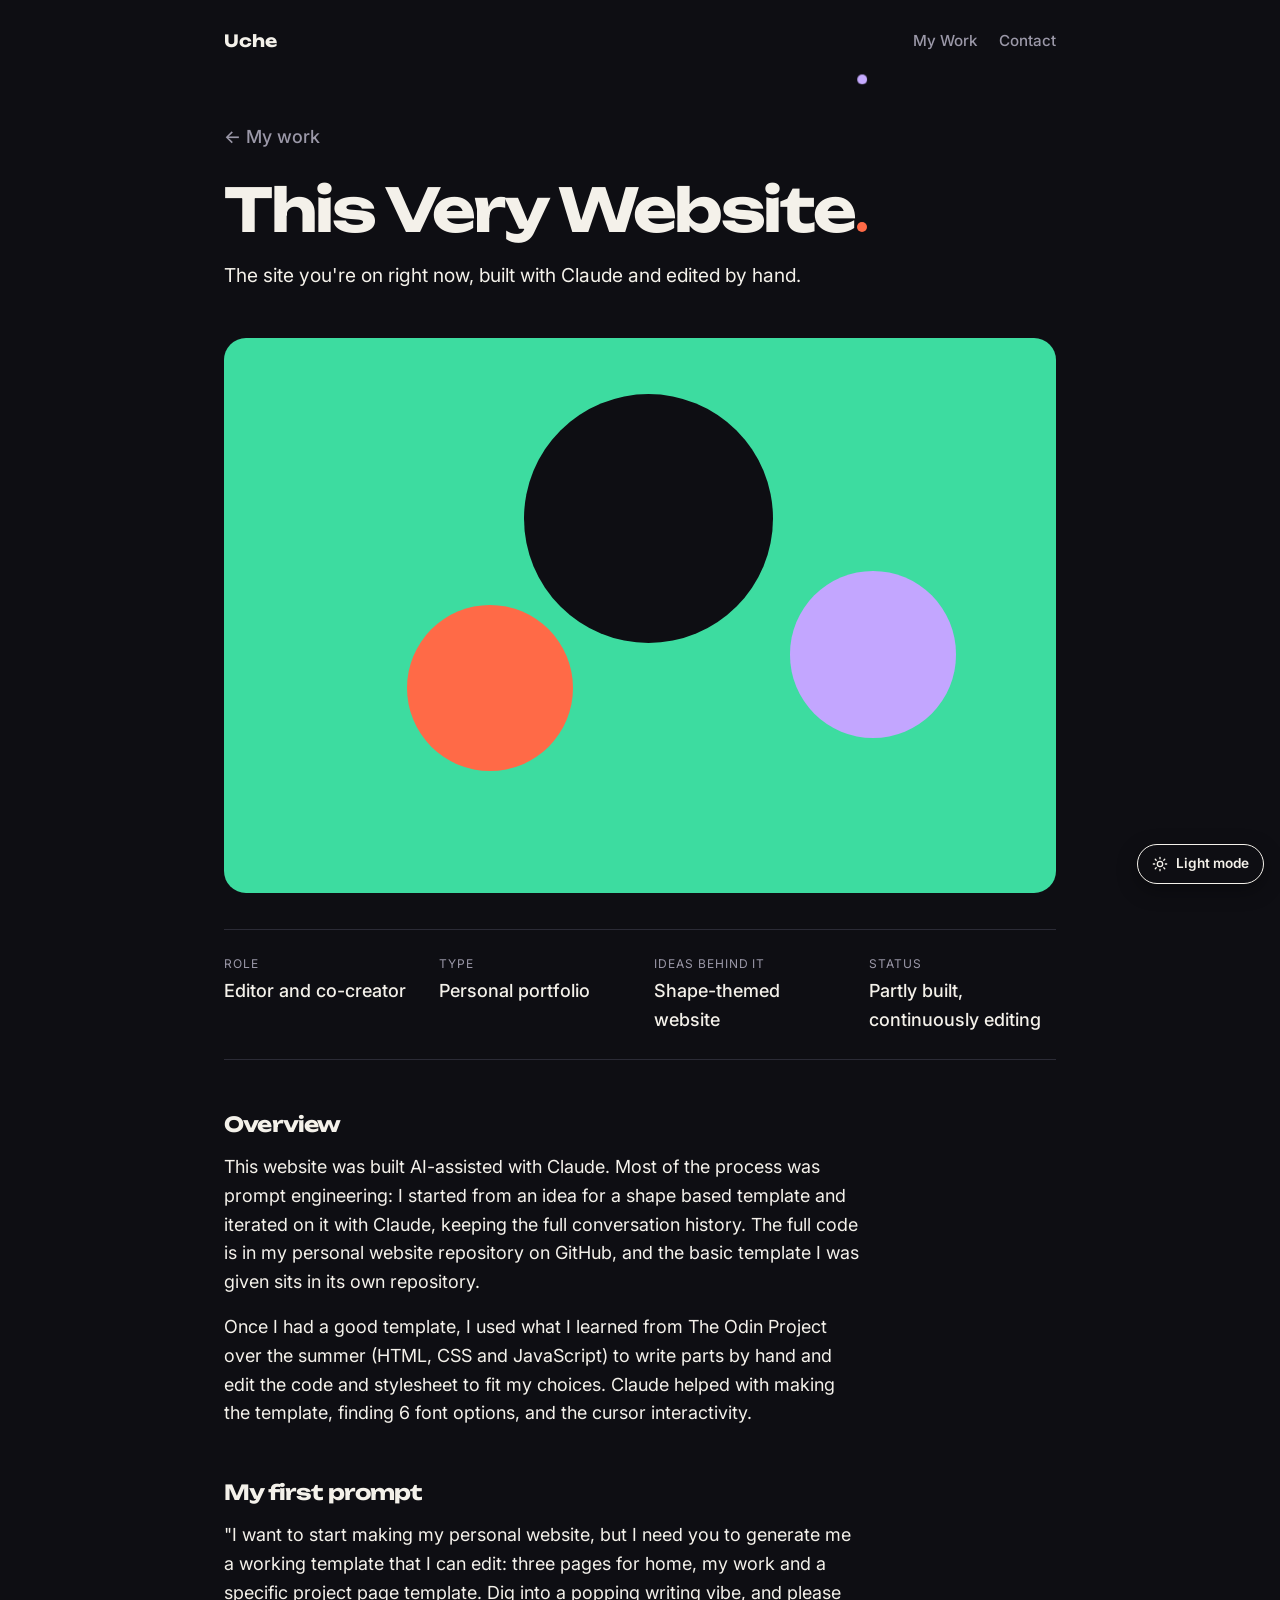
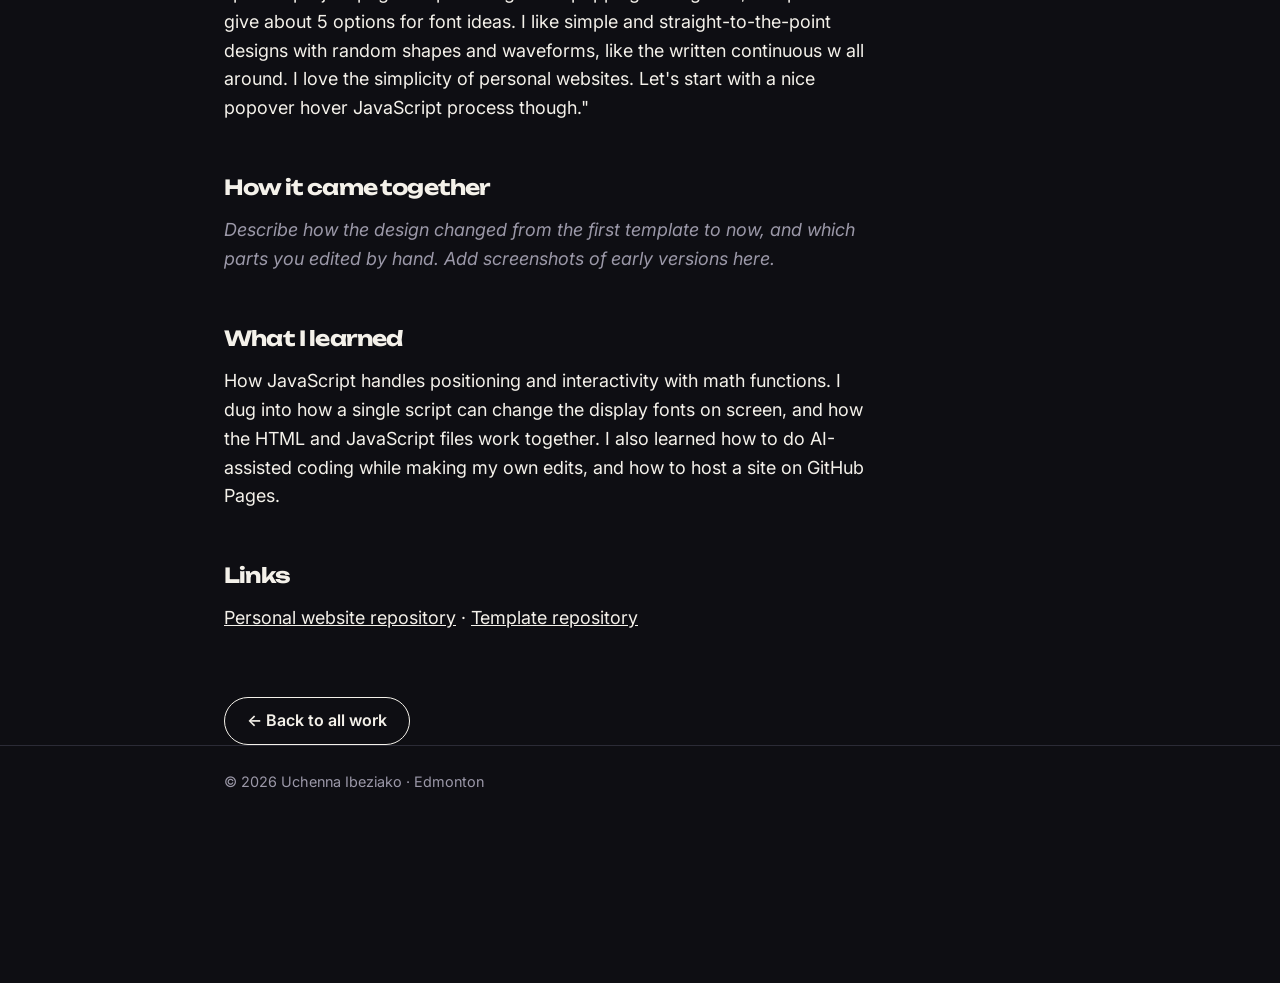
==== this-very-website.html @ 81d74ee4 "Added photo, one page of my work and main template" ====
<!DOCTYPE html>
<html lang="en">
<head>
<meta charset="UTF-8" />
<meta name="viewport" content="width=device-width, initial-scale=1" />
<meta name="color-scheme" content="dark" />
<title>This Very Website | Uche</title>
<meta name="description" content="The process of creating this personal website." />
<link rel="preconnect" href="https://fonts.googleapis.com" />
<link rel="preconnect" href="https://fonts.gstatic.com" crossorigin />
<link href="https://fonts.googleapis.com/css2?family=Unbounded:wght@700&family=Inter:wght@400;500;600&display=swap" rel="stylesheet" />
<link rel="stylesheet" href="./style.css" />
</head>
<body>

<div class="cursor" aria-hidden="true"></div>

<header class="top">
<div class="wrap">
<a class="logo" href="index.html">Uche</a>
<nav>
<a href="work.html">My Work</a>
<a href="index.html#contact">Contact</a>
</nav>
</div>
</header>

<main class="wrap">
<article>
<section class="page-head">
<a class="back" href="work.html">← My work</a>
<h1 class="page-title">This Very Website<span class="dot" aria-hidden="true"></span></h1>
<p class="lede">The site you're on right now, built with Claude and edited by hand.</p>
</section>

<div class="cover wide c-mint"><span class="shape s-root-1"></span><span class="shape s-root-2"></span><span class="shape s-root-3"></span></div>

<dl class="facts">
<div>
<dt>Role</dt><dd>Editor and co-creator</dd>
</div>
<div>
<dt>Type</dt><dd>Personal portfolio</dd>
</div>
<div>
<dt>Ideas behind it</dt><dd>Shape-themed website</dd>
</div>
<div>
<dt>Status</dt><dd>Partly built, continuously editing</dd>
</div>
</dl>

<section class="prose">
<h2>Overview</h2>
<p>This website was built AI-assisted with Claude. Most of the process was prompt engineering: I started from an idea for a shape based template and iterated on it with Claude, keeping the full conversation history. The full code is in my personal website repository on GitHub, and the basic template I was given sits in its own repository.</p>
<p>Once I had a good template, I used what I learned from The Odin Project over the summer (HTML, CSS and JavaScript) to write parts by hand and edit the code and stylesheet to fit my choices. Claude helped with making the template, finding 6 font options, and the cursor interactivity.</p>

<h2>My first prompt</h2>
<p>"I want to start making my personal website, but I need you to generate me a working template that I can edit: three pages for home, my work and a specific project page template. Dig into a popping writing vibe, and please give about 5 options for font ideas. I like simple and straight-to-the-point designs with random shapes and waveforms, like the written continuous w all around. I love the simplicity of personal websites. Let's start with a nice popover hover JavaScript process though."</p>

<h2>How it came together</h2>
<!-- TODO: write a short paragraph or two on how the design changed over time (colors, dark mode, fonts, the cursor dot, the wave underline) and which parts you edited by hand. Screenshots of early versions would go well here. -->
<p class="todo">Describe how the design changed from the first template to now, and which parts you edited by hand. Add screenshots of early versions here.</p>

<h2>What I learned</h2>
<p>How JavaScript handles positioning and interactivity with math functions. I dug into how a single script can change the display fonts on screen, and how the HTML and JavaScript files work together. I also learned how to do AI-assisted coding while making my own edits, and how to host a site on GitHub Pages.</p>

<h2>Links</h2>
<!-- TODO: replace the two hrefs below with your real repository links -->
<p><a href="https://github.com/yourusername/your-website-repo">Personal website repository</a> · <a href="https://github.com/yourusername/your-template-repo">Template repository</a></p>
</section>

<p class="next"><a class="pill" href="work.html">← Back to all work</a></p>
</article>

</main>

<footer>
<div class="wrap">© <span id="year"></span> Uchenna Ibeziako · Edmonton</div>
</footer>

<script src="./script.js" defer></script>
</body>
</html>
---- style.css ----
:root {
  --bg: #0e0e13;
  --text: #f4f1ea;
  --muted: #9b98a8;
  --line: #2b2b36;
  --dark: #0e0e13;
  --tomato: #ff6a47;
  --neong: #3feb87;
  --cobalt: #4d68ff;
  --mint: #3ddca0;
  --pink: #ff9bd0;
  --lilac: #c3a6ff;
  --cursor-blend: screen;
  --dw: 700;
  --dls: -0.04em;
  --dscale: 0.78;
  --display: "Unbounded", system-ui, sans-serif;
  --body: "Inter", system-ui, sans-serif;
}

* { box-sizing: border-box; }
html { scroll-behavior: smooth; }

body {
  margin: 0;
  background: var(--bg);
  color: var(--text);
  font-family: var(--body);
  font-size: 18px;
  line-height: 1.6;
}

a { color: inherit; }
::selection { background: var(--pink); color: var(--dark); }

.wrap { max-width: 880px; margin: 0 auto; padding: 0 24px; }

/* the dot is the cursor (only when JS is running on a mouse device) */
html.has-cursor, html.has-cursor a, html.has-cursor .pill { cursor: none; }
.cursor {
  position: fixed; left: 0; top: 0; z-index: 9999;
  width: 14px; height: 14px; border-radius: 50%;
  background: var(--lilac);
  mix-blend-mode: var(--cursor-blend);
  pointer-events: none;
  opacity: 0;
  will-change: transform, width, height;
}

/* top bar */
.top { padding: 28px 0; }
.top .wrap { display: flex; justify-content: space-between; align-items: center; }
.logo { font-family: var(--display); font-weight: var(--dw); font-size: 1.05rem; text-decoration: none; }
.top nav { display: flex; gap: 22px; font-size: 0.95rem; color: var(--muted); }
.top nav a { text-decoration: none; font-weight: 500; transition: color 0.15s; }
.top nav a:hover { color: var(--text); }

/* hero */
.hero { padding: 56px 0 48px; display: grid; grid-template-columns: 1.4fr 1fr; gap: 48px; align-items: center; }
.hero h1 {
  font-family: var(--display);
  font-weight: var(--dw);
  font-size: calc(clamp(2.8rem, 8vw, 5.2rem) * var(--dscale));
  line-height: 1;
  letter-spacing: var(--dls);
  margin: 0 0 40px;
}

/* name underlined with a hand-drawn wave */
.uche { position: relative; display: inline-block; }
.wave {
  position: absolute; left: 0; bottom: -0.2em;
  width: 100%; height: auto; display: block; overflow: visible;
  pointer-events: none;
}
.wave path {
  fill: none; stroke: var(--lilac); stroke-width: 2.4; stroke-linecap: round;
  stroke-dasharray: 1; stroke-dashoffset: 1;
  animation: draw 1s ease 0.3s forwards;
}
@keyframes draw { to { stroke-dashoffset: 0; } }
.hero h1:hover .wave { animation: wiggle 0.6s ease; transform-origin: center; }
@keyframes wiggle { 0%,100% { transform: scaleY(1); } 40% { transform: scaleY(1.6); } 70% { transform: scaleY(0.7); } }

/* the period after the name */
.dot {
  display: inline-block; width: 0.17em; height: 0.17em; margin-left: 0.05em;
  border-radius: 50%; background: var(--tomato);
}
html.live .dot { opacity: 0; }

.hero p { font-size: 1.2rem; max-width: 520px; margin: 0 0 16px; }
.hero p.small { color: var(--muted); font-size: 1rem; }
.hero .links { margin-top: 28px; display: flex; gap: 12px; flex-wrap: wrap; }

.pill {
  display: inline-block; padding: 10px 22px; border-radius: 999px;
  border: 1.5px solid var(--text); font-weight: 600; text-decoration: none; font-size: 1rem;
  transition: transform 0.15s, background 0.15s, color 0.15s, border-color 0.15s;
}
.pill:hover { transform: translateY(-2px); background: var(--neong); border-color: var(--pink); color: var(--dark); }
.pill.solid { background: var(--text); color: var(--bg); }
.pill.solid:hover { color: var(--dark); }

/* photo spot */
.photo {
  position: relative; margin: 0; overflow: hidden;
  aspect-ratio: 4 / 5;
  border-radius: 28px;
  background: var(--lilac);
  display: flex; align-items: center; justify-content: center; text-align: center;
}
.photo::before {
  content: "Your photo\A goes here";
  white-space: pre; font-family: var(--display); font-weight: var(--dw); font-size: 1.1rem; line-height: 1.2;
  color: var(--dark); letter-spacing: var(--dls);
}
.photo img { position: absolute; inset: 0; width: 100%; height: 100%; object-fit: cover; }

/* section headings */
.label {
  font-family: var(--display); font-weight: var(--dw); font-size: 1.5rem; letter-spacing: var(--dls);
  margin: 80px 0 24px;
}

/* project cards */
.grid { display: grid; grid-template-columns: repeat(2, 1fr); gap: 24px; }
.card { text-decoration: none; display: block; }
.cover {
  position: relative; overflow: hidden;
  aspect-ratio: 4 / 3;
  border-radius: 22px;
  padding: 22px;
  display: flex; align-items: flex-end;
  color: var(--dark);
  transition: transform 0.25s;
}
.card:hover .cover { transform: translateY(-5px); }
.cover h3 {
  position: relative; z-index: 2;
  font-family: var(--display); font-weight: var(--dw); font-size: 1.5rem; line-height: 1.02; letter-spacing: var(--dls); margin: 0;
}
.card .meta { padding: 14px 4px 0; }
.card .meta strong { display: block; font-size: 1rem; }
.card .meta span { color: var(--muted); font-size: 0.95rem; }

/* cover colors + shapes */
.c-lilac { background: var(--lilac); }
.c-cobalt { background: var(--cobalt); color: #fff; }
.c-mint { background: var(--mint); }
.c-pink { background: var(--pink); }

.shape { position: absolute; transition: transform 0.4s; }
.card:hover .shape { transform: rotate(12deg) scale(1.05); }

/* Lantern */
.s-lantern-1 { width: 46%; aspect-ratio: 1; border-radius: 50%; background: var(--tomato); top: 12%; right: 10%; }
.s-lantern-2 { width: 16%; aspect-ratio: 1; border-radius: 50%; background: var(--bg); top: 52%; right: 44%; }

/* Tenant Tales */
.s-house-1 { width: 38%; aspect-ratio: 1; background: var(--pink); right: 14%; top: 30%; }
.s-house-2 { width: 46%; aspect-ratio: 1.2; background: var(--tomato); right: 10%; top: 8%; clip-path: polygon(50% 0, 100% 100%, 0 100%); }

/* Root */
.s-root-1 { width: 30%; aspect-ratio: 1; border-radius: 50%; background: var(--bg); top: 10%; right: 34%; }
.s-root-2 { width: 20%; aspect-ratio: 1; border-radius: 50%; background: var(--lilac); top: 42%; right: 12%; }
.s-root-3 { width: 20%; aspect-ratio: 1; border-radius: 50%; background: var(--tomato); top: 48%; right: 58%; }

/* Review */
.s-rev-1 { width: 40%; aspect-ratio: 1; border-radius: 50%; background: var(--cobalt); top: 10%; right: 28%; }
.s-rev-2 { width: 40%; aspect-ratio: 1; border-radius: 50%; background: var(--mint); top: 22%; right: 8%; mix-blend-mode: multiply; }

/* writing list */
.list { list-style: none; padding: 0; margin: 0; border-top: 1.5px solid var(--line); }
.list li { border-bottom: 1.5px solid var(--line); }
.list a {
  display: flex; justify-content: space-between; gap: 16px; padding: 18px 4px;
  text-decoration: none; font-weight: 600; transition: padding 0.15s, background 0.15s;
}
.list a:hover { background: var(--pink); color: var(--dark); padding-left: 16px; }
.list span { color: var(--muted); font-weight: 400; font-size: 0.95rem; white-space: nowrap; }
.list a:hover span { color: var(--dark); }

/* lately */
.now { display: grid; gap: 14px; }
.now p { margin: 0; color: var(--muted); }
.now b { font-family: var(--display); font-weight: var(--dw); color: var(--text); }

/* contact */
.contact { padding: 24px 0 96px; }
.contact a.big {
  font-family: var(--display); font-weight: var(--dw); letter-spacing: var(--dls);
  font-size: clamp(1.3rem, 4.6vw, 2.2rem); overflow-wrap: anywhere; text-decoration: none; line-height: 1.2;
  border-bottom: 4px solid var(--lilac);
  transition: background 0.15s;
}
.contact a.big:hover { background: var(--lilac); color: var(--dark); }
.contact .socials { margin-top: 28px; display: flex; gap: 12px; flex-wrap: wrap; }

footer { border-top: 1.5px solid var(--line); padding: 24px 0 40px; font-size: 0.9rem; color: var(--muted); }

@media (max-width: 720px) {
  .hero { grid-template-columns: 1fr; gap: 36px; padding-top: 32px; }
  .photo { max-width: 320px; }
  .grid { grid-template-columns: 1fr; }
  .top nav { gap: 14px; }
}

@media (prefers-reduced-motion: reduce) {
  * { transition: none !important; }
}

/* sub-pages */
.page-head { padding: 40px 0 8px; }
.page-title {
  font-family: var(--display); font-weight: var(--dw);
  font-size: calc(clamp(2.6rem, 8vw, 4.8rem) * var(--dscale));
  line-height: 1; letter-spacing: var(--dls); margin: 0 0 20px;
}
.lede { font-size: 1.2rem; max-width: 580px; margin: 0 0 8px; }
.lede.small { font-size: 1rem; color: var(--muted); margin-bottom: 24px; }
.back { display: inline-block; margin-bottom: 28px; color: var(--muted); text-decoration: none; font-weight: 500; transition: color 0.15s; }
.back:hover { color: var(--text); }
.more { margin: 32px 0 0; }
.next { margin: 64px 0 0; }

.cover.wide { aspect-ratio: 3 / 2; margin-top: 32px; }

.facts { display: grid; grid-template-columns: repeat(auto-fit, minmax(170px, 1fr)); gap: 20px 28px; margin: 36px 0 0; padding: 24px 0; border-top: 1.5px solid var(--line); border-bottom: 1.5px solid var(--line); }
.facts dt { font-size: 0.75rem; text-transform: uppercase; letter-spacing: 0.08em; color: var(--muted); margin-bottom: 4px; }
.facts dd { margin: 0; font-weight: 500; }

.prose { max-width: 640px; margin-top: 8px; }
.prose h2 { font-family: var(--display); font-weight: var(--dw); font-size: 1.3rem; letter-spacing: var(--dls); margin: 48px 0 12px; }
.prose p { margin: 0 0 16px; }
.prose p.todo { color: var(--muted); font-style: italic; }

/* smaller projects list */
.rows { list-style: none; padding: 0; margin: 0; border-top: 1.5px solid var(--line); }
.rows li { display: flex; justify-content: space-between; align-items: baseline; gap: 20px; padding: 18px 4px; border-bottom: 1.5px solid var(--line); }
.rows strong { display: block; }
.rows span { display: block; color: var(--muted); font-size: 0.95rem; }
.rows em { color: var(--muted); font-style: normal; font-size: 0.9rem; white-space: nowrap; }

/* light theme: same accents, lighter base colors */
:root[data-theme="light"] {
  --bg: #ffffff;
  --text: #14110f;
  --muted: #5c5c70;
  --line: #e4e4ea;
  --dark: #14110f;
  --tomato: #ff5a36;
  --cobalt: #3d5afe;
  --mint: #34d399;
  --pink: #ff8fc7;
  --cursor-blend: multiply;
}

/* theme toggle, fixed at the bottom of the screen */
body { padding-bottom: 150px; transition: background-color 0.25s, color 0.25s; }
.theme-toggle {
  position: fixed; right: 16px; bottom: 16px; z-index: 9000;
  display: inline-flex; align-items: center; gap: 8px;
  padding: 8px 14px; border-radius: 999px;
  border: 1.5px solid var(--text); background: var(--bg); color: var(--text);
  font: inherit; font-size: 0.85rem; font-weight: 600; cursor: pointer;
  box-shadow: 0 6px 20px rgba(0, 0, 0, 0.35);
  transition: transform 0.15s, background 0.15s, color 0.15s, border-color 0.15s;
}
.theme-toggle:hover { transform: translateY(-2px); background: var(--neong); border-color: var(--neong); color: var(--dark); }
.theme-toggle svg { width: 16px; height: 16px; flex: none; }
:root[data-theme="light"] .theme-toggle { box-shadow: 0 6px 20px rgba(20, 17, 15, 0.15); }
html.has-cursor .theme-toggle { cursor: none; }

/* font picker box (empty for now), follows the light/dark theme */
.picker {
  position: fixed; left: 16px; bottom: 16px; z-index: 9000;
  width: min(calc(100vw - 200px), 760px);
  background: var(--bg); color: var(--text);
  border: 1.5px solid var(--text); border-radius: 18px; padding: 10px 14px;
  box-shadow: 0 8px 30px rgba(0, 0, 0, 0.35);
}
.picker .row { display: flex; align-items: center; gap: 10px; padding: 4px 0; min-height: 30px; }
.picker .row > b { flex: 0 0 74px; font-size: 0.75rem; text-transform: uppercase; letter-spacing: 0.08em; color: var(--muted); }
.picker .btns { display: flex; flex-wrap: wrap; gap: 6px; }
.picker button {
  font: inherit; font-size: 0.85rem; font-weight: 600; padding: 4px 12px; border-radius: 999px;
  border: 1.5px solid var(--text); background: transparent; color: var(--text); cursor: pointer;
}
.picker button:hover { background: var(--pink); color: var(--dark); }
.picker button.on { background: var(--text); color: var(--bg); }
html.has-cursor .picker button { cursor: none; }
:root[data-theme="light"] .picker { box-shadow: 0 8px 30px rgba(20, 17, 15, 0.15); }

/* small screens: bar spans the width and the toggle sits just above it */
@media (max-width: 720px) {
  .picker { width: calc(100vw - 32px); }
  .theme-toggle { bottom: 128px; }
}
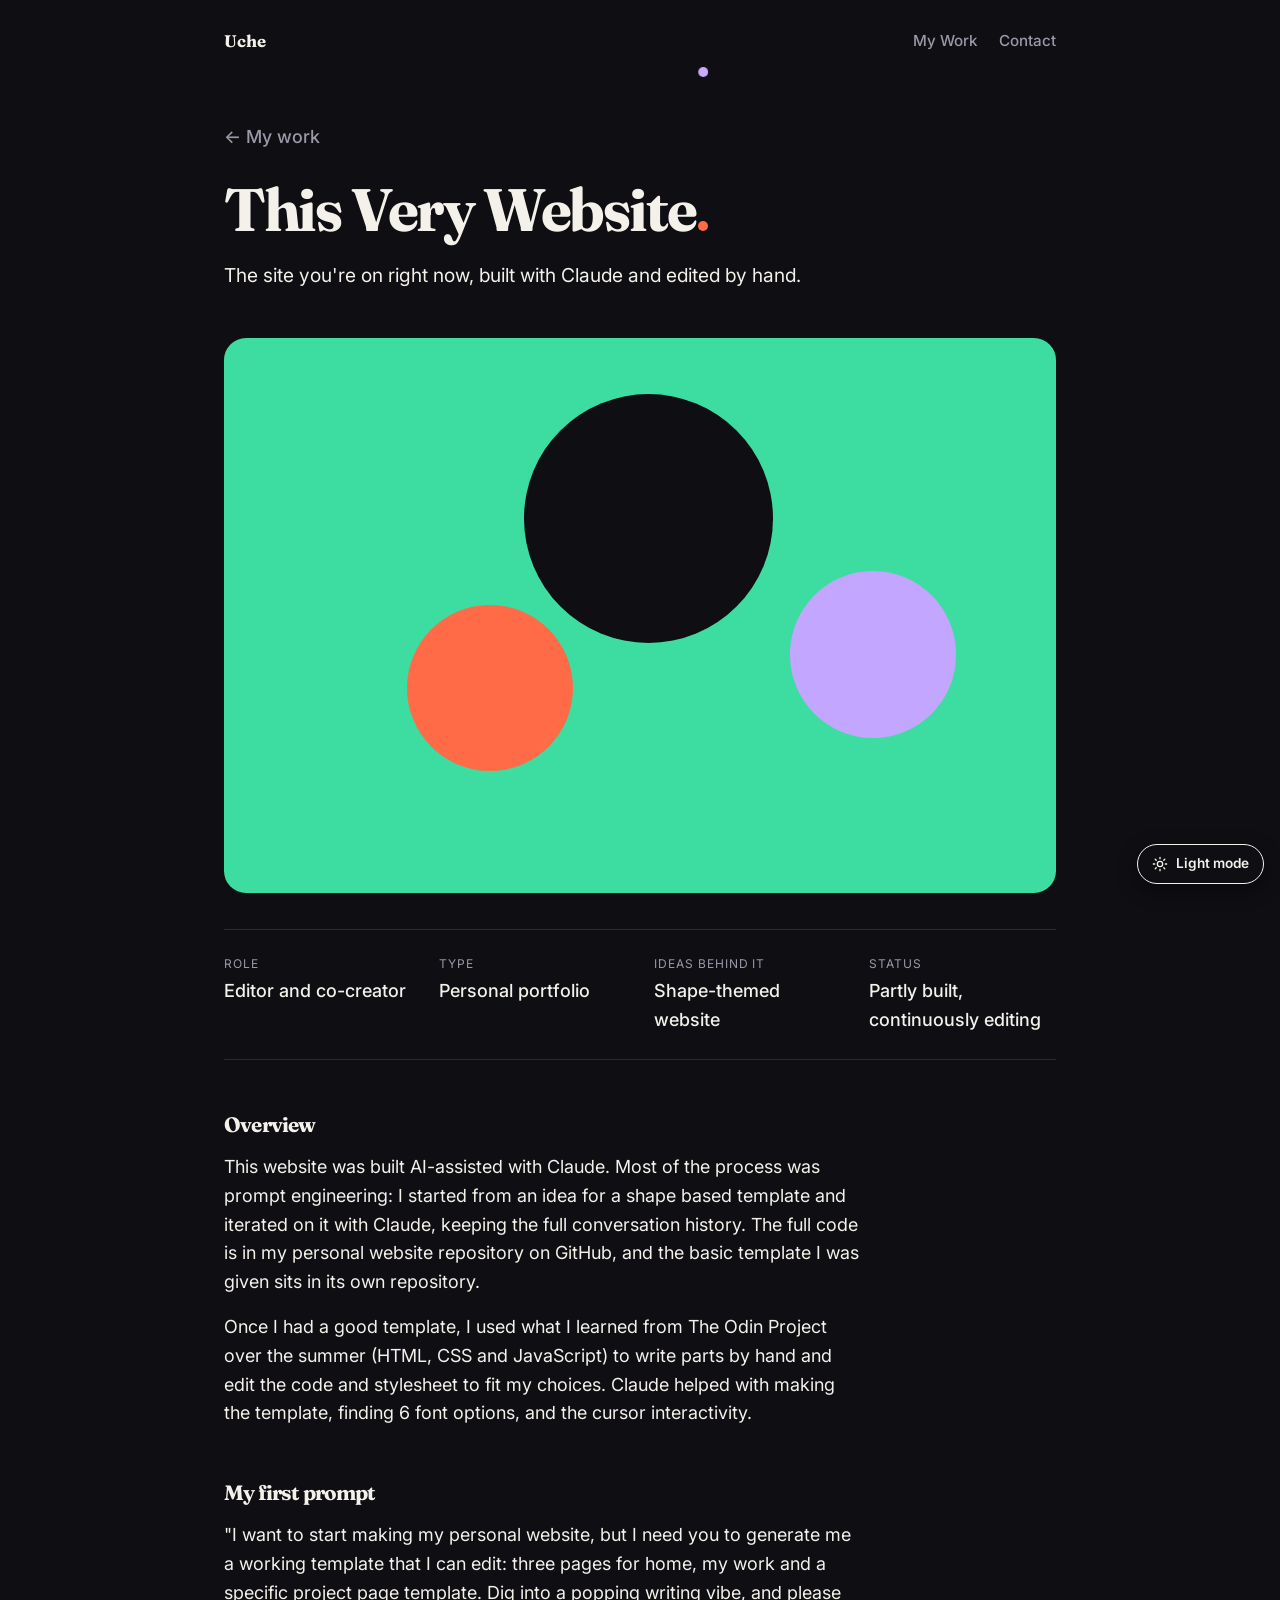
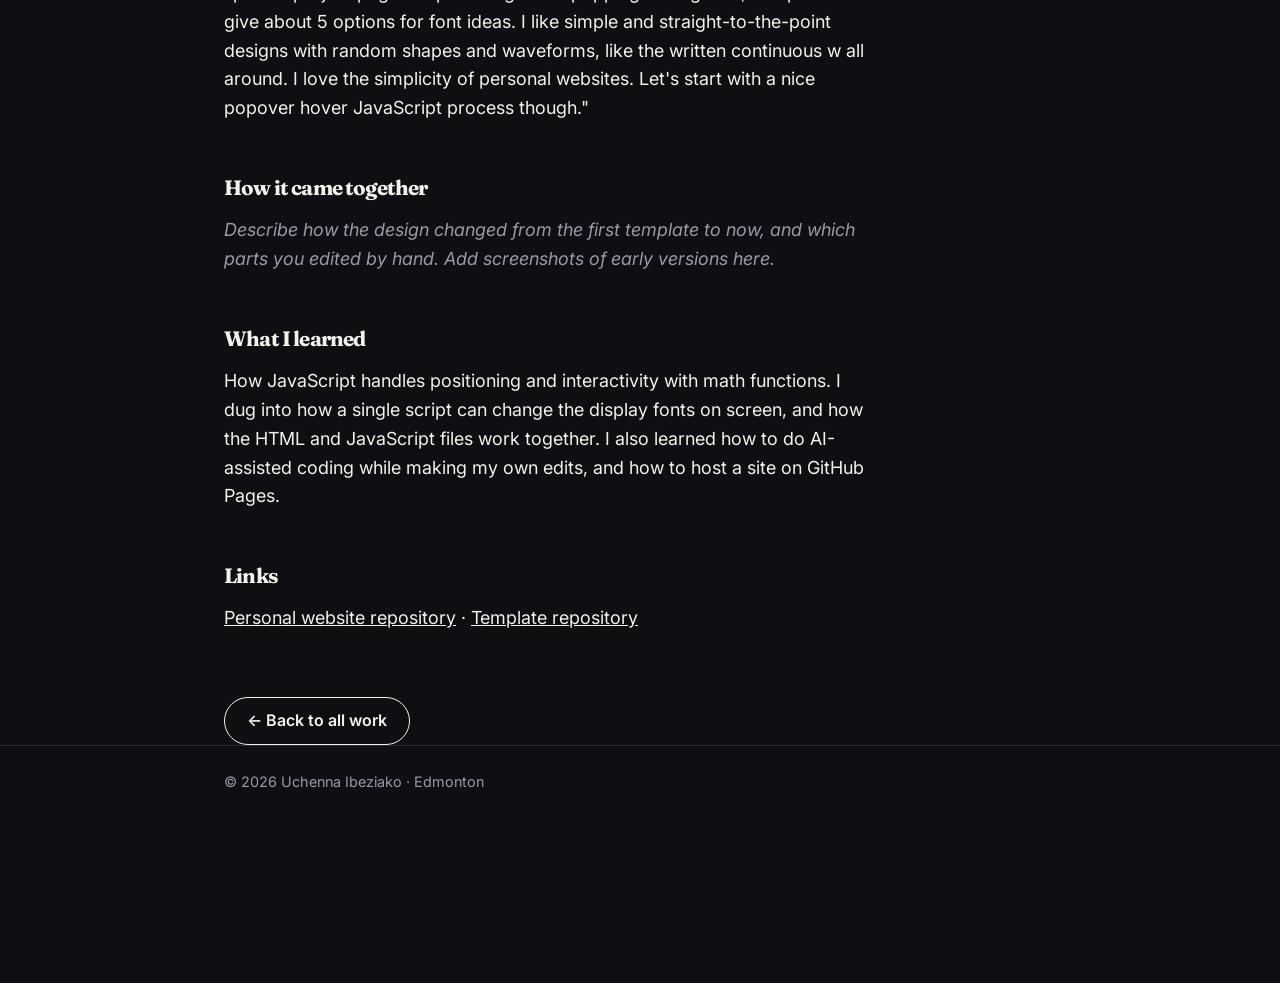
==== commit 6d6e1b78: "added a new page for one project" ====
--- a/this-very-website.html
+++ b/this-very-website.html
@@ -8,8 +8,7 @@
 <meta name="description" content="The process of creating this personal website." />
 <link rel="preconnect" href="https://fonts.googleapis.com" />
 <link rel="preconnect" href="https://fonts.gstatic.com" crossorigin />
-<link href="https://fonts.googleapis.com/css2?family=Unbounded:wght@700&family=Inter:wght@400;500;600&display=swap" rel="stylesheet" />
-<link rel="stylesheet" href="./style.css" />
+<link href="https://fonts.googleapis.com/css2?family=Fraunces:opsz,wght@9..144,700&family=Inter:wght@400;500;600&display=swap" rel="stylesheet" /><link rel="stylesheet" href="./style.css" />
 </head>
 <body>
 
--- a/style.css
+++ b/style.css
@@ -14,7 +14,7 @@
   --dw: 700;
   --dls: -0.04em;
   --dscale: 0.78;
-  --display: "Unbounded", system-ui, sans-serif;
+  --display: "Fraunces", Georgia, serif;
   --body: "Inter", system-ui, sans-serif;
 }
 
@@ -74,7 +74,7 @@
   pointer-events: none;
 }
 .wave path {
-  fill: none; stroke: var(--lilac); stroke-width: 2.4; stroke-linecap: round;
+  fill: none; stroke: var(--tomato); stroke-width: 2.4; stroke-linecap: round;
   stroke-dasharray: 1; stroke-dashoffset: 1;
   animation: draw 1s ease 0.3s forwards;
 }
@@ -107,14 +107,9 @@
   position: relative; margin: 0; overflow: hidden;
   aspect-ratio: 4 / 5;
   border-radius: 28px;
-  background: var(--lilac);
   display: flex; align-items: center; justify-content: center; text-align: center;
 }
-.photo::before {
-  content: "Your photo\A goes here";
-  white-space: pre; font-family: var(--display); font-weight: var(--dw); font-size: 1.1rem; line-height: 1.2;
-  color: var(--dark); letter-spacing: var(--dls);
-}
+
 .photo img { position: absolute; inset: 0; width: 100%; height: 100%; object-fit: cover; }
 
 /* section headings */
@@ -296,4 +291,16 @@
 @media (max-width: 720px) {
   .picker { width: calc(100vw - 32px); }
   .theme-toggle { bottom: 128px; }
-}+}
+
+/* project pictures inside the cover boxes */
+.cover img { position: absolute; inset: 0; width: 100%; height: 100%; object-fit: cover; display: block; }
+.cover:has(img) h3 { color: #fff; }
+
+.cover > img {
+  position: absolute; inset: 0;
+  width: 100%; height: 100%;
+  max-width: none; object-fit: cover; display: block;
+}
+
+.cover { min-height: 0; }
